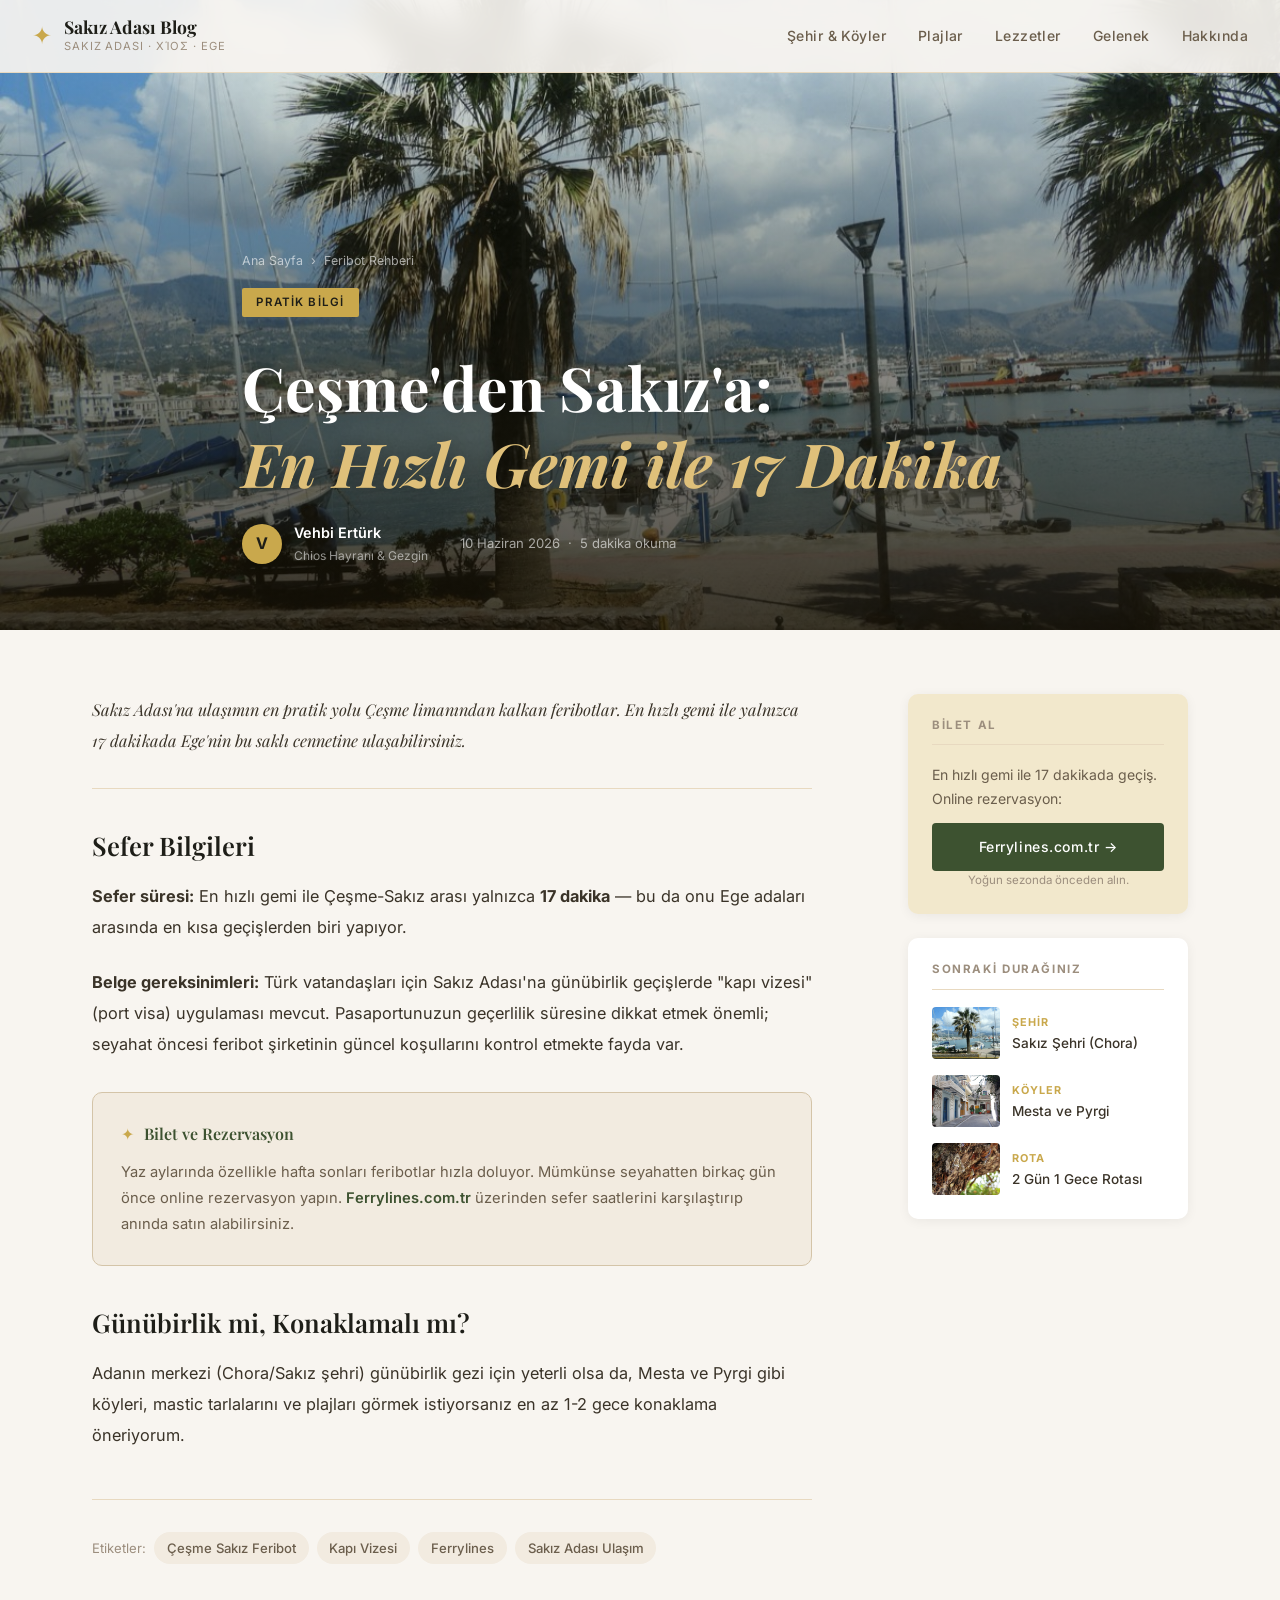
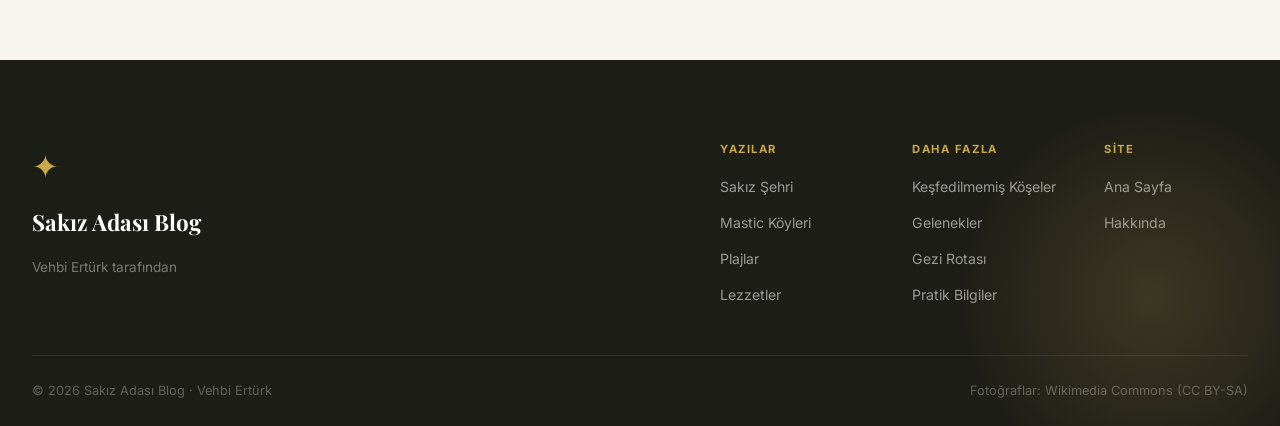
==== cesme-sakiz-feribot-rehberi/index.html @ 39590e85 "SEO overhaul: 10 slug pages, full alt texts, JSON-LD schema, updated sitemap - Created 10 individual" ====
<!DOCTYPE html>
<html lang="tr">
<head>
  <meta charset="UTF-8" /><meta name="viewport" content="width=device-width, initial-scale=1.0" />
  <title>Çeşme'den Sakız Adası'na Nasıl Gidilir? Feribot Rehberi | Sakız Adası Blog</title>
  <meta name="description" content="Çeşme'den Sakız Adası'na en hızlı gemi ile 17 dakikada geçiş. Kapı vizesi, bilet rezervasyonu, sefer saatleri ve günübirlik mi konaklamalı mı rehberi." />
  <meta name="author" content="Vehbi Ertürk" /><meta name="robots" content="index, follow" />
  <link rel="canonical" href="https://erturklines.com/cesme-sakiz-feribot-rehberi/" />
  <meta property="og:type" content="article" /><meta property="og:title" content="Çeşme'den Sakız Adası'na Nasıl Gidilir? Feribot Rehberi" />
  <meta property="og:description" content="Çeşme'den en hızlı gemi ile 17 dakikada Sakız Adası. Kapı vizesi, bilet ve sefer saatleri rehberi." />
  <meta property="og:url" content="https://erturklines.com/cesme-sakiz-feribot-rehberi/" />
  <meta property="og:image" content="https://erturklines.com/images/chora.jpg" /><meta property="og:site_name" content="Sakız Adası Blog" />
  <meta name="twitter:card" content="summary_large_image" /><meta name="twitter:image" content="https://erturklines.com/images/chora.jpg" />
  <script type="application/ld+json">{"@context":"https://schema.org","@type":"BlogPosting","headline":"Çeşme'den Sakız Adası'na Nasıl Gidilir? Feribot Rehberi","description":"En hızlı gemi ile 17 dakikada Sakız Adası feribot rehberi.","url":"https://erturklines.com/cesme-sakiz-feribot-rehberi/","image":"https://erturklines.com/images/chora.jpg","datePublished":"2026-06-10","author":{"@type":"Person","name":"Vehbi Ertürk"},"inLanguage":"tr","breadcrumb":{"@type":"BreadcrumbList","itemListElement":[{"@type":"ListItem","position":1,"name":"Ana Sayfa","item":"https://erturklines.com/"},{"@type":"ListItem","position":2,"name":"Feribot Rehberi","item":"https://erturklines.com/cesme-sakiz-feribot-rehberi/"}]}}</script>
  <link rel="preconnect" href="https://fonts.googleapis.com" /><link rel="preconnect" href="https://fonts.gstatic.com" crossorigin />
  <link href="https://fonts.googleapis.com/css2?family=Playfair+Display:ital,wght@0,400;0,600;0,700;1,400;1,600&family=Inter:wght@300;400;500;600&display=swap" rel="stylesheet" />
  <link rel="stylesheet" href="../style.css" /><link rel="stylesheet" href="../post.css" />
  <script async src="https://www.googletagmanager.com/gtag/js?id=G-PK34DTBVY6"></script>
  <script>window.dataLayer=window.dataLayer||[];function gtag(){dataLayer.push(arguments);}gtag('js',new Date());gtag('config','G-PK34DTBVY6');</script>
</head>
<body>
  <nav class="nav" id="nav"><div class="nav-inner"><a href="/" class="nav-logo"><span class="nav-logo-mark">✦</span><div><div class="nav-logo-title">Sakız Adası Blog</div><div class="nav-logo-sub">Sakız Adası · Χίος · Ege</div></div></a><ul class="nav-links"><li><a href="/#sehir">Şehir &amp; Köyler</a></li><li><a href="/#plajlar">Plajlar</a></li><li><a href="/#lezzetler">Lezzetler</a></li><li><a href="/#gelenek">Gelenek</a></li><li><a href="/#hakkinda">Hakkında</a></li></ul></div></nav>

  <header class="post-hero">
    <div class="post-hero-image" style="background-image:url('../images/chora.jpg');background-size:cover;background-position:center;"></div>
    <div class="post-hero-overlay"></div>
    <div class="post-hero-content">
      <div class="post-breadcrumb"><a href="/">Ana Sayfa</a> <span>›</span> <span>Feribot Rehberi</span></div>
      <span class="hero-tag">Pratik Bilgi</span>
      <h1 class="post-title">Çeşme'den Sakız'a:<br /><em>En Hızlı Gemi ile 17 Dakika</em></h1>
      <div class="post-hero-meta"><div class="post-author"><div class="post-author-avatar">V</div><div><div class="post-author-name">Vehbi Ertürk</div><div class="post-author-role">Chios Hayranı &amp; Gezgin</div></div></div><div class="post-hero-info"><time datetime="2026-06-10">10 Haziran 2026</time><span>·</span><span>5 dakika okuma</span></div></div>
    </div>
  </header>

  <div class="post-layout">
    <article class="post-article">
      <p class="post-lead">Sakız Adası'na ulaşımın en pratik yolu Çeşme limanından kalkan feribotlar. En hızlı gemi ile yalnızca 17 dakikada Ege'nin bu saklı cennetine ulaşabilirsiniz.</p>
      <h2>Sefer Bilgileri</h2>
      <p><strong>Sefer süresi:</strong> En hızlı gemi ile Çeşme-Sakız arası yalnızca <strong>17 dakika</strong> — bu da onu Ege adaları arasında en kısa geçişlerden biri yapıyor.</p>
      <p><strong>Belge gereksinimleri:</strong> Türk vatandaşları için Sakız Adası'na günübirlik geçişlerde "kapı vizesi" (port visa) uygulaması mevcut. Pasaportunuzun geçerlilik süresine dikkat etmek önemli; seyahat öncesi feribot şirketinin güncel koşullarını kontrol etmekte fayda var.</p>
      <div class="post-fact-box">
        <div class="fact-box-header"><span class="fact-icon">✦</span><h4>Bilet ve Rezervasyon</h4></div>
        <p>Yaz aylarında özellikle hafta sonları feribotlar hızla doluyor. Mümkünse seyahatten birkaç gün önce online rezervasyon yapın. <a href="https://www.ferrylines.com.tr" target="_blank" rel="noopener" style="color:var(--olive);font-weight:600;">Ferrylines.com.tr</a> üzerinden sefer saatlerini karşılaştırıp anında satın alabilirsiniz.</p>
      </div>
      <h2>Günübirlik mi, Konaklamalı mı?</h2>
      <p>Adanın merkezi (Chora/Sakız şehri) günübirlik gezi için yeterli olsa da, Mesta ve Pyrgi gibi köyleri, mastic tarlalarını ve plajları görmek istiyorsanız en az 1-2 gece konaklama öneriyorum.</p>
      <div class="post-tags"><span>Etiketler:</span><a href="/">Çeşme Sakız Feribot</a><a href="/">Kapı Vizesi</a><a href="/">Ferrylines</a><a href="/">Sakız Adası Ulaşım</a></div>
    </article>
    <aside class="post-sidebar">
      <div class="sidebar-widget widget-newsletter"><h4 class="widget-title">Bilet Al</h4><p class="widget-text">En hızlı gemi ile 17 dakikada geçiş. Online rezervasyon:</p><a href="https://www.ferrylines.com.tr" target="_blank" rel="noopener" class="btn btn-primary" style="display:flex;justify-content:center;">Ferrylines.com.tr →</a><p class="newsletter-note">Yoğun sezonda önceden alın.</p></div>
      <div class="sidebar-widget"><h4 class="widget-title">Sonraki Durağınız</h4><div class="related-list"><a href="/sakiz-sehri-chora/" class="related-item"><div class="related-image" style="background-image:url('../images/chora.jpg');background-size:cover;"></div><div class="related-text"><span class="related-cat">Şehir</span><p>Sakız Şehri (Chora)</p></div></a><a href="/mastic-koyleri-mesta-pyrgi/" class="related-item"><div class="related-image" style="background-image:url('../images/pyrgi.jpg');background-size:cover;"></div><div class="related-text"><span class="related-cat">Köyler</span><p>Mesta ve Pyrgi</p></div></a><a href="/sakiz-gezi-rotasi-2-gun/" class="related-item"><div class="related-image" style="background-image:url('../images/mastic-grove.jpg');background-size:cover;"></div><div class="related-text"><span class="related-cat">Rota</span><p>2 Gün 1 Gece Rotası</p></div></a></div></div>
    </aside>
  </div>
  <footer class="footer"><div class="footer-inner"><div class="footer-brand"><span class="footer-logo-mark">✦</span><div class="footer-logo-title">Sakız Adası Blog</div><p>Vehbi Ertürk tarafından</p></div><div class="footer-links"><div class="footer-col"><h5>Yazılar</h5><a href="/sakiz-sehri-chora/">Sakız Şehri</a><a href="/mastic-koyleri-mesta-pyrgi/">Mastic Köyleri</a><a href="/en-guzel-plajlar/">Plajlar</a><a href="/sakiz-mutfagi-lezzetler/">Lezzetler</a></div><div class="footer-col"><h5>Daha Fazla</h5><a href="/vrontados-kessfedilmemis-koseler/">Keşfedilmemiş Köşeler</a><a href="/yunan-bayramlari-gelenekler/">Gelenekler</a><a href="/sakiz-gezi-rotasi-2-gun/">Gezi Rotası</a><a href="/pratik-bilgiler/">Pratik Bilgiler</a></div><div class="footer-col"><h5>Site</h5><a href="/">Ana Sayfa</a><a href="/#hakkinda">Hakkında</a></div></div></div><div class="footer-bottom"><p>© 2026 Sakız Adası Blog · Vehbi Ertürk</p><p>Fotoğraflar: Wikimedia Commons (CC BY-SA)</p></div></footer>
  <script src="../script.js"></script>
</body>
</html>
---- style.css ----
/* =============================================
   MASTIHA & STONE — Chios Island Blog
   Theme: Mediterranean Minimalist
   ============================================= */

/* --- RESET & BASE --- */
*, *::before, *::after { box-sizing: border-box; margin: 0; padding: 0; }

:root {
  --off-white:   #F8F5F0;
  --sand:        #E8D9C0;
  --sand-light:  #F2EBE0;
  --sand-mid:    #D4C4A8;
  --olive:       #3D5230;
  --olive-mid:   #4A5C3A;
  --olive-light: #6B7F59;
  --gold:        #C9A84C;
  --gold-light:  #DFC07A;
  --gold-pale:   #F2E8CC;
  --dark:        #1E1E18;
  --text:        #3A3328;
  --text-mid:    #6B5E4C;
  --text-light:  #9C8E7E;
  --white:       #FFFFFF;

  --font-serif: 'Playfair Display', Georgia, serif;
  --font-sans:  'Inter', system-ui, sans-serif;

  --radius: 4px;
  --radius-lg: 10px;
  --shadow-sm: 0 2px 12px rgba(0,0,0,0.06);
  --shadow-md: 0 6px 28px rgba(0,0,0,0.10);
  --shadow-lg: 0 16px 48px rgba(0,0,0,0.14);

  --transition: 0.28s cubic-bezier(0.4, 0, 0.2, 1);
}

html { scroll-behavior: smooth; font-size: 16px; }

body {
  font-family: var(--font-sans);
  background: var(--off-white);
  color: var(--text);
  line-height: 1.7;
  -webkit-font-smoothing: antialiased;
}

img { display: block; max-width: 100%; }
a { color: inherit; text-decoration: none; }
ul { list-style: none; }
button { cursor: pointer; border: none; background: none; font-family: inherit; }

/* --- TYPOGRAPHY --- */
h1, h2, h3, h4 { font-family: var(--font-serif); line-height: 1.25; color: var(--dark); }
h1 { font-size: clamp(2.2rem, 5vw, 3.8rem); font-weight: 700; }
h2 { font-size: clamp(1.6rem, 3vw, 2.4rem); font-weight: 600; }
h3 { font-size: clamp(1.15rem, 2vw, 1.45rem); font-weight: 600; }
h4 { font-size: 1rem; font-weight: 600; }
em { font-style: italic; }

/* --- UTILITY --- */
.btn {
  display: inline-flex;
  align-items: center;
  gap: 0.5rem;
  padding: 0.75rem 1.75rem;
  border-radius: var(--radius);
  font-size: 0.875rem;
  font-weight: 500;
  letter-spacing: 0.04em;
  transition: var(--transition);
  white-space: nowrap;
}
.btn-hero {
  background: var(--gold);
  color: var(--dark);
  border: 2px solid var(--gold);
}
.btn-hero:hover {
  background: var(--gold-light);
  border-color: var(--gold-light);
  transform: translateY(-2px);
  box-shadow: 0 8px 24px rgba(201,168,76,0.35);
}
.btn-primary {
  background: var(--olive);
  color: var(--white);
  width: 100%;
  justify-content: center;
}
.btn-primary:hover {
  background: var(--olive-mid);
  transform: translateY(-1px);
}
.btn-outline {
  background: transparent;
  color: var(--olive);
  border: 1.5px solid var(--olive);
  padding: 0.7rem 2.5rem;
}
.btn-outline:hover {
  background: var(--olive);
  color: var(--white);
}

/* =============================================
   NAVIGATION
   ============================================= */
.nav {
  position: fixed;
  top: 0; left: 0; right: 0;
  z-index: 100;
  background: rgba(248,245,240,0.92);
  backdrop-filter: blur(12px);
  -webkit-backdrop-filter: blur(12px);
  border-bottom: 1px solid var(--sand);
  transition: var(--transition);
}
.nav.scrolled {
  box-shadow: var(--shadow-sm);
}
.nav-inner {
  max-width: 1280px;
  margin: 0 auto;
  padding: 0 2rem;
  height: 72px;
  display: flex;
  align-items: center;
  justify-content: space-between;
}
.nav-logo {
  display: flex;
  align-items: center;
  gap: 0.75rem;
}
.nav-logo-mark {
  font-size: 1.5rem;
  color: var(--gold);
  line-height: 1;
}
.nav-logo-title {
  font-family: var(--font-serif);
  font-size: 1.1rem;
  font-weight: 700;
  color: var(--dark);
  line-height: 1.2;
}
.nav-logo-sub {
  font-size: 0.7rem;
  color: var(--text-light);
  letter-spacing: 0.08em;
  text-transform: uppercase;
}
.nav-links {
  display: flex;
  align-items: center;
  gap: 2rem;
}
.nav-links a {
  font-size: 0.875rem;
  font-weight: 500;
  color: var(--text-mid);
  letter-spacing: 0.03em;
  position: relative;
  transition: color var(--transition);
}
.nav-links a::after {
  content: '';
  position: absolute;
  bottom: -3px; left: 0; right: 100%;
  height: 1.5px;
  background: var(--gold);
  transition: right var(--transition);
}
.nav-links a:hover { color: var(--olive); }
.nav-links a:hover::after { right: 0; }

.nav-menu-btn {
  display: none;
  flex-direction: column;
  gap: 5px;
  padding: 4px;
}
.nav-menu-btn span {
  display: block;
  width: 24px;
  height: 2px;
  background: var(--text);
  border-radius: 2px;
  transition: var(--transition);
}
.nav-mobile {
  display: none;
  flex-direction: column;
  padding: 1rem 2rem 1.5rem;
  border-top: 1px solid var(--sand);
  gap: 1rem;
}
.nav-mobile a {
  font-size: 1rem;
  color: var(--text-mid);
  font-weight: 500;
}
.nav-mobile.open { display: flex; }

/* =============================================
   HERO
   ============================================= */
.hero {
  position: relative;
  min-height: 100vh;
  display: flex;
  align-items: flex-end;
  padding-bottom: 8vh;
  overflow: hidden;
}
.hero-image {
  position: absolute;
  inset: 0;
  background-image: url('images/hero.jpg');
  background-size: cover;
  background-position: center 40%;
}
.hero-gradient {
  position: absolute;
  inset: 0;
  background: linear-gradient(
    to bottom,
    rgba(0,0,0,0.05) 0%,
    rgba(30,20,8,0.45) 50%,
    rgba(20,14,4,0.80) 100%
  );
}
.hero-content {
  position: relative;
  z-index: 2;
  max-width: 1280px;
  margin: 0 auto;
  padding: 0 2rem;
  width: 100%;
}
.hero-tag {
  display: inline-block;
  padding: 0.3rem 0.9rem;
  background: var(--gold);
  color: var(--dark);
  font-size: 0.72rem;
  font-weight: 600;
  letter-spacing: 0.1em;
  text-transform: uppercase;
  border-radius: 2px;
  margin-bottom: 1.25rem;
}
.hero-title {
  color: var(--white);
  margin-bottom: 1rem;
  max-width: 640px;
  text-shadow: 0 2px 20px rgba(0,0,0,0.3);
}
.hero-title em {
  color: var(--gold-light);
}
.hero-desc {
  color: rgba(255,255,255,0.82);
  font-size: 1.05rem;
  max-width: 520px;
  margin-bottom: 2rem;
  line-height: 1.8;
}
.hero-scroll-hint {
  position: absolute;
  right: 3rem;
  bottom: 3rem;
  z-index: 2;
  display: flex;
  flex-direction: column;
  align-items: center;
  gap: 0.6rem;
  color: rgba(255,255,255,0.55);
  font-size: 0.7rem;
  letter-spacing: 0.12em;
  text-transform: uppercase;
  writing-mode: vertical-lr;
}
.hero-scroll-line {
  width: 1px;
  height: 60px;
  background: linear-gradient(to bottom, rgba(255,255,255,0.5), transparent);
  animation: scrollPulse 2s ease-in-out infinite;
}
@keyframes scrollPulse {
  0%, 100% { opacity: 0.4; transform: scaleY(1); }
  50% { opacity: 0.9; transform: scaleY(1.1); }
}

/* =============================================
   INTRO BAND
   ============================================= */
.intro-band {
  background: var(--olive);
  color: var(--off-white);
  text-align: center;
  padding: 1.25rem 2rem;
  font-size: 0.925rem;
  letter-spacing: 0.02em;
}
.intro-band strong { color: var(--gold-light); }

/* =============================================
   MAIN LAYOUT
   ============================================= */
.main-layout {
  max-width: 1280px;
  margin: 0 auto;
  padding: 4rem 2rem 6rem;
  display: grid;
  grid-template-columns: 1fr 340px;
  gap: 4rem;
  align-items: start;
}

/* =============================================
   SECTION HEADER
   ============================================= */
.section-header {
  display: flex;
  align-items: center;
  gap: 1.25rem;
  margin-bottom: 2.5rem;
}
.section-title {
  font-size: 1.05rem;
  font-weight: 600;
  letter-spacing: 0.12em;
  text-transform: uppercase;
  color: var(--text-mid);
  white-space: nowrap;
  font-family: var(--font-sans);
}
.section-line {
  flex: 1;
  height: 1px;
  background: var(--sand-mid);
}

/* =============================================
   ARTICLE GRID & CARDS
   ============================================= */
.article-grid {
  display: grid;
  grid-template-columns: repeat(2, 1fr);
  gap: 2rem;
}

.card {
  background: var(--white);
  border-radius: var(--radius-lg);
  overflow: hidden;
  box-shadow: var(--shadow-sm);
  transition: var(--transition);
  display: flex;
  flex-direction: column;
}
.card:hover {
  transform: translateY(-4px);
  box-shadow: var(--shadow-md);
}
.card--large {
  grid-column: 1 / -1;
  display: grid;
  grid-template-columns: 1fr 1fr;
}
.card--large .card-body {
  padding: 2.5rem;
  display: flex;
  flex-direction: column;
  justify-content: center;
}
.card--large .card-title { font-size: 1.6rem; }
.card--wide {
  grid-column: 1 / -1;
}
.card--wide .card-image { height: 300px; }

.card-image-link { display: block; }
.card-image {
  height: 220px;
  position: relative;
  overflow: hidden;
}
.card-image img {
  position: absolute;
  inset: 0;
  width: 100%;
  height: 100%;
  object-fit: cover;
  display: block;
  transition: transform 0.5s cubic-bezier(0.4,0,0.2,1);
}
.card:hover .card-image img { transform: scale(1.03); }
.card--large .card-image {
  height: 100%;
  min-height: 320px;
}

/* Card image position overrides */
.card-image--monastery img { object-position: center top; }

.card-tag {
  position: absolute;
  top: 1rem; left: 1rem;
  padding: 0.25rem 0.75rem;
  background: rgba(0,0,0,0.45);
  backdrop-filter: blur(4px);
  color: var(--white);
  font-size: 0.7rem;
  font-weight: 600;
  letter-spacing: 0.08em;
  text-transform: uppercase;
  border-radius: 2px;
}

.card-body {
  padding: 1.5rem;
  flex: 1;
  display: flex;
  flex-direction: column;
}
.card-meta {
  display: flex;
  align-items: center;
  gap: 0.4rem;
  font-size: 0.78rem;
  color: var(--text-light);
  margin-bottom: 0.75rem;
  font-weight: 500;
}
.card-category { color: var(--olive); font-weight: 600; }
.card-dot { color: var(--sand-mid); }

.card-title {
  font-size: 1.15rem;
  margin-bottom: 0.75rem;
  line-height: 1.35;
}
.card-title a {
  color: var(--dark);
  transition: color var(--transition);
}
.card-title a:hover { color: var(--olive); }

.card-excerpt {
  font-size: 0.9rem;
  color: var(--text-mid);
  line-height: 1.7;
  flex: 1;
  margin-bottom: 1rem;
}

.card-read-more {
  font-size: 0.82rem;
  font-weight: 600;
  color: var(--gold);
  letter-spacing: 0.04em;
  display: inline-flex;
  align-items: center;
  gap: 0.35rem;
  transition: gap var(--transition), color var(--transition);
  margin-top: auto;
}
.card-read-more:hover { color: var(--olive); gap: 0.6rem; }
.card-read-more span { transition: transform var(--transition); }
.card-read-more:hover span { transform: translateX(3px); }

.load-more-wrap {
  margin-top: 3rem;
  display: flex;
  justify-content: center;
}

/* =============================================
   SIDEBAR
   ============================================= */
.sidebar {
  position: sticky;
  top: 90px;
  display: flex;
  flex-direction: column;
  gap: 1.75rem;
}
.sidebar-widget {
  background: var(--white);
  border-radius: var(--radius-lg);
  padding: 1.5rem;
  box-shadow: var(--shadow-sm);
}
.widget-title {
  font-family: var(--font-sans);
  font-size: 0.72rem;
  font-weight: 700;
  letter-spacing: 0.14em;
  text-transform: uppercase;
  color: var(--text-light);
  margin-bottom: 1.1rem;
  padding-bottom: 0.75rem;
  border-bottom: 1px solid var(--sand);
}
.widget-text {
  font-size: 0.88rem;
  color: var(--text-mid);
  line-height: 1.7;
  margin-bottom: 0.75rem;
}
.widget-link {
  font-size: 0.82rem;
  font-weight: 600;
  color: var(--olive);
  transition: color var(--transition);
}
.widget-link:hover { color: var(--gold); }

/* MAP */
.widget-map { padding: 1.5rem 1.5rem 1rem; }
.map-container {
  background: var(--gold-pale);
  border-radius: var(--radius);
  padding: 0.5rem;
  margin-bottom: 0.75rem;
}
.chios-map { width: 100%; display: block; }
.island-shape {
  fill: var(--olive-light);
  stroke: var(--olive);
  stroke-width: 1.5;
  opacity: 0.85;
}
.map-dot {
  fill: var(--gold);
  stroke: var(--white);
  stroke-width: 1.5;
}
.map-dot--primary { fill: var(--olive); r: 6; }
.map-label {
  font-family: var(--font-sans);
  font-size: 9px;
  fill: var(--dark);
  font-weight: 600;
}
.map-label--left { text-anchor: end; }
.map-compass { font-size: 11px; fill: var(--text-mid); font-weight: 700; font-family: var(--font-sans); }
.map-caption {
  text-align: center;
  font-size: 0.72rem;
  color: var(--text-light);
  letter-spacing: 0.06em;
}

/* CATEGORIES */
.category-list { display: flex; flex-direction: column; gap: 0.1rem; }
.category-list a {
  display: flex;
  justify-content: space-between;
  align-items: center;
  font-size: 0.88rem;
  color: var(--text-mid);
  padding: 0.55rem 0;
  border-bottom: 1px solid var(--sand-light);
  transition: color var(--transition);
}
.category-list a:last-child { border-bottom: none; }
.category-list a:hover { color: var(--olive); }
.category-list a span {
  background: var(--sand-light);
  color: var(--text-light);
  font-size: 0.72rem;
  font-weight: 600;
  padding: 0.15rem 0.5rem;
  border-radius: 20px;
  min-width: 28px;
  text-align: center;
}

/* QUOTE */
.widget-quote {
  background: var(--olive);
  color: var(--white);
  padding: 1.75rem;
}
.widget-quote .widget-title { color: rgba(255,255,255,0.45); border-bottom-color: rgba(255,255,255,0.1); }
.widget-quote blockquote p {
  font-family: var(--font-serif);
  font-style: italic;
  font-size: 1rem;
  line-height: 1.7;
  color: var(--sand-light);
  margin-bottom: 1rem;
}
.widget-quote cite {
  font-size: 0.78rem;
  color: var(--gold-light);
  font-style: normal;
  font-weight: 500;
}

/* NEWSLETTER */
.widget-newsletter { background: var(--gold-pale); }
.newsletter-form { display: flex; flex-direction: column; gap: 0.5rem; margin-bottom: 0.5rem; }
.newsletter-input {
  width: 100%;
  padding: 0.7rem 1rem;
  border: 1.5px solid var(--sand-mid);
  border-radius: var(--radius);
  font-family: var(--font-sans);
  font-size: 0.875rem;
  background: var(--white);
  color: var(--text);
  transition: border-color var(--transition);
  outline: none;
}
.newsletter-input:focus { border-color: var(--gold); }
.newsletter-note {
  font-size: 0.72rem;
  color: var(--text-light);
  text-align: center;
}

/* =============================================
   BANNER SECTION
   ============================================= */
.banner-section {
  background: var(--olive);
  padding: 5rem 2rem;
}
.banner-inner {
  max-width: 1280px;
  margin: 0 auto;
  display: grid;
  grid-template-columns: 1fr auto;
  gap: 4rem;
  align-items: center;
}
.banner-tag {
  display: inline-block;
  background: var(--gold);
  color: var(--dark);
  font-size: 0.7rem;
  font-weight: 700;
  letter-spacing: 0.12em;
  text-transform: uppercase;
  padding: 0.25rem 0.8rem;
  border-radius: 2px;
  margin-bottom: 1rem;
}
.banner-text h2 {
  color: var(--white);
  font-size: clamp(1.5rem, 3vw, 2.2rem);
  max-width: 540px;
  margin-bottom: 1rem;
  line-height: 1.3;
}
.banner-text p {
  color: rgba(255,255,255,0.7);
  font-size: 0.95rem;
  max-width: 480px;
  line-height: 1.8;
}
.banner-text em { color: var(--gold-light); font-style: italic; }
.banner-stat-group {
  display: flex;
  flex-direction: column;
  gap: 2rem;
}
.banner-stat {
  display: flex;
  flex-direction: column;
  align-items: center;
  text-align: center;
}
.stat-num {
  font-family: var(--font-serif);
  font-size: 2.5rem;
  font-weight: 700;
  color: var(--gold);
  line-height: 1;
}
.stat-label {
  font-size: 0.75rem;
  color: rgba(255,255,255,0.55);
  letter-spacing: 0.06em;
  text-transform: uppercase;
  margin-top: 0.3rem;
}

/* =============================================
   FOOTER
   ============================================= */
.footer {
  background: var(--dark);
  color: var(--off-white);
  padding: 5rem 2rem 0;
  position: relative;
  overflow: hidden;
}
.footer::after {
  content: '';
  position: absolute;
  bottom: -60px;
  right: -60px;
  width: 380px;
  height: 380px;
  background: radial-gradient(circle, rgba(201,168,76,0.18) 0%, rgba(201,168,76,0.07) 45%, transparent 70%);
  pointer-events: none;
  border-radius: 50%;
  animation: footerGlow 4s ease-in-out infinite alternate;
}
@keyframes footerGlow {
  0%   { opacity: 0.7; transform: scale(1); }
  100% { opacity: 1;   transform: scale(1.12); }
}
.footer-inner {
  max-width: 1280px;
  margin: 0 auto;
  display: grid;
  grid-template-columns: 1fr auto;
  gap: 4rem;
  padding-bottom: 3rem;
  border-bottom: 1px solid rgba(255,255,255,0.08);
}
.footer-brand {
  display: flex;
  flex-direction: column;
  gap: 0.5rem;
}
.footer-logo-mark { font-size: 2rem; color: var(--gold); }
.footer-logo-title {
  font-family: var(--font-serif);
  font-size: 1.4rem;
  font-weight: 700;
  color: var(--white);
}
.footer-brand p {
  font-size: 0.85rem;
  color: rgba(255,255,255,0.4);
  margin-top: 0.5rem;
  max-width: 260px;
  line-height: 1.6;
}
.footer-links {
  display: grid;
  grid-template-columns: repeat(3, 1fr);
  gap: 3rem;
}
.footer-col {
  display: flex;
  flex-direction: column;
  gap: 0.75rem;
}
.footer-col h5 {
  font-family: var(--font-sans);
  font-size: 0.7rem;
  font-weight: 700;
  letter-spacing: 0.14em;
  text-transform: uppercase;
  color: var(--gold);
  margin-bottom: 0.25rem;
}
.footer-col a {
  font-size: 0.88rem;
  color: rgba(255,255,255,0.55);
  transition: color var(--transition);
}
.footer-col a:hover { color: var(--white); }
.footer-bottom {
  max-width: 1280px;
  margin: 0 auto;
  padding: 1.5rem 0;
  display: flex;
  justify-content: space-between;
  align-items: center;
  font-size: 0.8rem;
  color: rgba(255,255,255,0.3);
}

/* =============================================
   TOAST NOTIFICATION
   ============================================= */
.toast {
  position: fixed;
  bottom: 2rem;
  left: 50%;
  transform: translateX(-50%) translateY(80px);
  background: var(--olive);
  color: var(--white);
  padding: 0.85rem 1.75rem;
  border-radius: 50px;
  font-size: 0.875rem;
  font-weight: 500;
  box-shadow: var(--shadow-lg);
  transition: transform 0.4s cubic-bezier(0.34, 1.56, 0.64, 1), opacity 0.4s;
  opacity: 0;
  z-index: 999;
  border-left: 3px solid var(--gold);
}
.toast.show {
  transform: translateX(-50%) translateY(0);
  opacity: 1;
}

/* =============================================
   RESPONSIVE
   ============================================= */
@media (max-width: 1100px) {
  .main-layout {
    grid-template-columns: 1fr 300px;
    gap: 2.5rem;
  }
}

@media (max-width: 900px) {
  .main-layout {
    grid-template-columns: 1fr;
  }
  .sidebar {
    position: static;
    display: grid;
    grid-template-columns: repeat(2, 1fr);
  }
  .widget-map, .widget-newsletter, .widget-quote {
    grid-column: 1 / -1;
  }
  .banner-inner {
    grid-template-columns: 1fr;
    gap: 3rem;
  }
  .banner-stat-group {
    flex-direction: row;
    justify-content: space-around;
  }
  .footer-inner {
    grid-template-columns: 1fr;
    gap: 2.5rem;
  }
}

@media (max-width: 700px) {
  .nav-links { display: none; }
  .nav-menu-btn { display: flex; }

  .article-grid {
    grid-template-columns: 1fr;
  }
  .card--large {
    grid-template-columns: 1fr;
  }
  .card--large .card-image { min-height: 220px; }

  .sidebar {
    grid-template-columns: 1fr;
  }

  .hero-scroll-hint { display: none; }

  .footer-links {
    grid-template-columns: repeat(2, 1fr);
    gap: 2rem;
  }
  .footer-bottom {
    flex-direction: column;
    gap: 0.5rem;
    text-align: center;
  }
}

@media (max-width: 480px) {
  .main-layout { padding: 2.5rem 1.25rem 4rem; }
  .banner-section { padding: 3.5rem 1.25rem; }
  .footer { padding: 3.5rem 1.25rem 0; }
  .footer-links { grid-template-columns: 1fr; }
}

/* =============================================
   SCROLL REVEAL ANIMATION
   ============================================= */
.reveal {
  opacity: 0;
  transform: translateY(24px);
  transition: opacity 0.6s ease, transform 0.6s ease;
}
.reveal.visible {
  opacity: 1;
  transform: translateY(0);
}
.reveal-delay-1 { transition-delay: 0.1s; }
.reveal-delay-2 { transition-delay: 0.2s; }
.reveal-delay-3 { transition-delay: 0.3s; }
---- post.css ----
/* post.css — Blog Post Page Styles */

/* POST HERO */
.post-hero {
  position: relative;
  min-height: 70vh;
  display: flex;
  align-items: flex-end;
  padding-bottom: 4rem;
  overflow: hidden;
  padding-top: 72px;
}
.post-hero-image {
  position: absolute;
  inset: 0;
  background-size: 400% 400%;
  animation: heroShift 20s ease-in-out infinite alternate;
}
.post-hero-image--mastic {
  background-image: url('images/mesta-alley.jpg');
  background-size: cover;
  background-position: center;
}
.post-hero-overlay {
  position: absolute;
  inset: 0;
  background: linear-gradient(to bottom, rgba(0,0,0,0.08) 0%, rgba(20,14,4,0.78) 100%);
}
.post-hero-content {
  position: relative;
  z-index: 2;
  max-width: 860px;
  margin: 0 auto;
  padding: 0 2rem;
  width: 100%;
}
.post-breadcrumb {
  display: flex;
  align-items: center;
  gap: 0.5rem;
  font-size: 0.78rem;
  color: rgba(255,255,255,0.6);
  margin-bottom: 1rem;
}
.post-breadcrumb a {
  color: rgba(255,255,255,0.6);
  transition: color 0.2s;
}
.post-breadcrumb a:hover { color: var(--gold-light); }
.post-title {
  color: var(--white);
  margin: 0.75rem 0 1.25rem;
  text-shadow: 0 2px 20px rgba(0,0,0,0.3);
}
.post-title em { color: var(--gold-light); }
.post-hero-meta {
  display: flex;
  align-items: center;
  gap: 2rem;
  flex-wrap: wrap;
}
.post-author {
  display: flex;
  align-items: center;
  gap: 0.75rem;
}
.post-author-avatar {
  width: 40px; height: 40px;
  border-radius: 50%;
  background: var(--gold);
  color: var(--dark);
  display: flex;
  align-items: center;
  justify-content: center;
  font-weight: 700;
  font-size: 1rem;
  flex-shrink: 0;
}
.post-author-avatar--lg {
  width: 64px; height: 64px;
  font-size: 1.5rem;
}
.post-author-name {
  font-size: 0.9rem;
  font-weight: 600;
  color: var(--white);
}
.post-author-role {
  font-size: 0.75rem;
  color: rgba(255,255,255,0.55);
}
.post-hero-info {
  display: flex;
  align-items: center;
  gap: 0.5rem;
  font-size: 0.82rem;
  color: rgba(255,255,255,0.6);
}

/* POST LAYOUT */
.post-layout {
  max-width: 1160px;
  margin: 0 auto;
  padding: 4rem 2rem 6rem;
  display: grid;
  grid-template-columns: 1fr 280px;
  gap: 4rem;
  align-items: start;
}

/* ARTICLE CONTENT */
.post-article {
  max-width: 720px;
}
.post-lead {
  font-size: 1.2rem;
  line-height: 1.85;
  color: var(--text-mid);
  font-family: var(--font-serif);
  font-style: italic;
  margin-bottom: 2rem;
  padding-bottom: 2rem;
  border-bottom: 1px solid var(--sand);
}
.post-article p {
  font-size: 1.02rem;
  line-height: 1.9;
  color: var(--text);
  margin-bottom: 1.5rem;
}
.post-article h2 {
  font-size: 1.6rem;
  margin: 2.5rem 0 1.25rem;
  color: var(--dark);
}

/* PULLQUOTE */
.post-pullquote {
  margin: 2.5rem 0;
  padding: 2rem 2.5rem;
  background: var(--olive);
  border-radius: var(--radius-lg);
  border-left: 4px solid var(--gold);
}
.post-pullquote--light {
  background: var(--gold-pale);
  border-left-color: var(--olive);
}
.post-pullquote blockquote {
  font-family: var(--font-serif);
  font-style: italic;
  font-size: 1.2rem;
  line-height: 1.65;
  color: var(--sand-light);
  margin-bottom: 0.75rem;
}
.post-pullquote--light blockquote {
  color: var(--olive);
}
.post-pullquote cite {
  font-size: 0.82rem;
  color: var(--gold-light);
  font-style: normal;
  font-weight: 500;
}
.post-pullquote--light cite { color: var(--text-mid); }

/* POST IMAGES */
.post-image-block {
  margin: 2.5rem 0;
}
.post-image {
  width: 100%;
  height: 360px;
  border-radius: var(--radius-lg);
  margin-bottom: 0.75rem;
}
.post-image--grove {
  background-image: url('images/mastic-grove.jpg');
  background-size: cover;
  background-position: center;
}
.post-image--village {
  background-image: url('images/pyrgi.jpg');
  background-size: cover;
  background-position: center;
}
.post-image-block figcaption {
  font-size: 0.82rem;
  color: var(--text-light);
  font-style: italic;
  line-height: 1.6;
}

/* FACT BOX */
.post-fact-box {
  background: var(--sand-light);
  border: 1px solid var(--sand-mid);
  border-radius: var(--radius-lg);
  padding: 1.75rem;
  margin: 2rem 0;
}
.fact-box-header {
  display: flex;
  align-items: center;
  gap: 0.6rem;
  margin-bottom: 0.75rem;
}
.fact-icon { color: var(--gold); font-size: 1rem; }
.post-fact-box h4 {
  font-size: 1rem;
  color: var(--olive);
  font-family: var(--font-serif);
}
.post-fact-box p {
  font-size: 0.92rem;
  color: var(--text-mid);
  line-height: 1.75;
  margin-bottom: 0;
}

/* TAGS */
.post-tags {
  display: flex;
  flex-wrap: wrap;
  align-items: center;
  gap: 0.5rem;
  margin-top: 3rem;
  padding-top: 2rem;
  border-top: 1px solid var(--sand);
  font-size: 0.82rem;
  color: var(--text-light);
}
.post-tags a {
  background: var(--sand-light);
  color: var(--text-mid);
  padding: 0.3rem 0.8rem;
  border-radius: 20px;
  font-weight: 500;
  transition: background 0.2s, color 0.2s;
}
.post-tags a:hover { background: var(--olive); color: var(--white); }

/* SHARE */
.post-share {
  display: flex;
  align-items: center;
  gap: 1rem;
  flex-wrap: wrap;
  margin-top: 1.5rem;
  font-size: 0.82rem;
  color: var(--text-light);
}
.share-buttons { display: flex; gap: 0.5rem; flex-wrap: wrap; }
.share-btn {
  padding: 0.4rem 1rem;
  border-radius: 20px;
  border: 1.5px solid var(--sand-mid);
  font-size: 0.8rem;
  font-weight: 500;
  color: var(--text-mid);
  cursor: pointer;
  background: transparent;
  font-family: var(--font-sans);
  transition: border-color 0.2s, color 0.2s, background 0.2s;
}
.share-btn:hover { border-color: var(--olive); color: var(--olive); background: var(--sand-light); }

/* AUTHOR BIO */
.post-author-bio {
  margin-top: 2.5rem;
  padding: 2rem;
  background: var(--sand-light);
  border-radius: var(--radius-lg);
  display: flex;
  gap: 1.25rem;
  align-items: flex-start;
}
.post-author-bio .post-author-name {
  color: var(--dark);
  font-size: 1rem;
  margin-bottom: 0.4rem;
}
.post-author-bio p {
  font-size: 0.88rem;
  color: var(--text-mid);
  line-height: 1.7;
  margin: 0;
}
.post-author-bio em { color: var(--olive); }

/* POST SIDEBAR */
.post-sidebar {
  position: sticky;
  top: 90px;
  display: flex;
  flex-direction: column;
  gap: 1.5rem;
}

/* Reading progress */
.reading-progress-wrap {
  background: var(--white);
  border-radius: var(--radius-lg);
  padding: 1.25rem;
  box-shadow: var(--shadow-sm);
}
.reading-progress-label {
  font-size: 0.72rem;
  font-weight: 700;
  letter-spacing: 0.12em;
  text-transform: uppercase;
  color: var(--text-light);
  margin-bottom: 0.75rem;
}
.reading-progress-bar {
  height: 4px;
  background: var(--sand);
  border-radius: 2px;
  overflow: hidden;
}
.reading-progress-fill {
  height: 100%;
  background: linear-gradient(to right, var(--olive), var(--gold));
  border-radius: 2px;
  width: 0%;
  transition: width 0.1s;
}

/* Related stories */
.related-list { display: flex; flex-direction: column; gap: 1rem; }
.related-item {
  display: flex;
  gap: 0.75rem;
  align-items: center;
  transition: opacity 0.2s;
}
.related-item:hover { opacity: 0.8; }
.related-image {
  width: 68px;
  height: 52px;
  border-radius: var(--radius);
  flex-shrink: 0;
}
.related-image--villages { background-image: url('images/pyrgi.jpg'); background-size: cover; background-position: center; }
.related-image--food { background-image: url('images/mastic-food.jpg'); background-size: cover; background-position: center; }
.related-image--grove { background-image: url('images/mastic-grove.jpg'); background-size: cover; background-position: center; }
.related-text { flex: 1; }
.related-cat {
  font-size: 0.68rem;
  font-weight: 700;
  letter-spacing: 0.1em;
  text-transform: uppercase;
  color: var(--gold);
  display: block;
  margin-bottom: 0.2rem;
}
.related-text p {
  font-size: 0.85rem;
  line-height: 1.4;
  color: var(--text);
  font-weight: 500;
  margin: 0;
}

/* Responsive */
@media (max-width: 900px) {
  .post-layout {
    grid-template-columns: 1fr;
  }
  .post-sidebar {
    position: static;
    max-width: 720px;
  }
}
@media (max-width: 600px) {
  .post-hero { min-height: 55vh; }
  .post-pullquote { padding: 1.5rem; }
  .post-author-bio { flex-direction: column; }
  .post-hero-meta { gap: 1rem; }
}
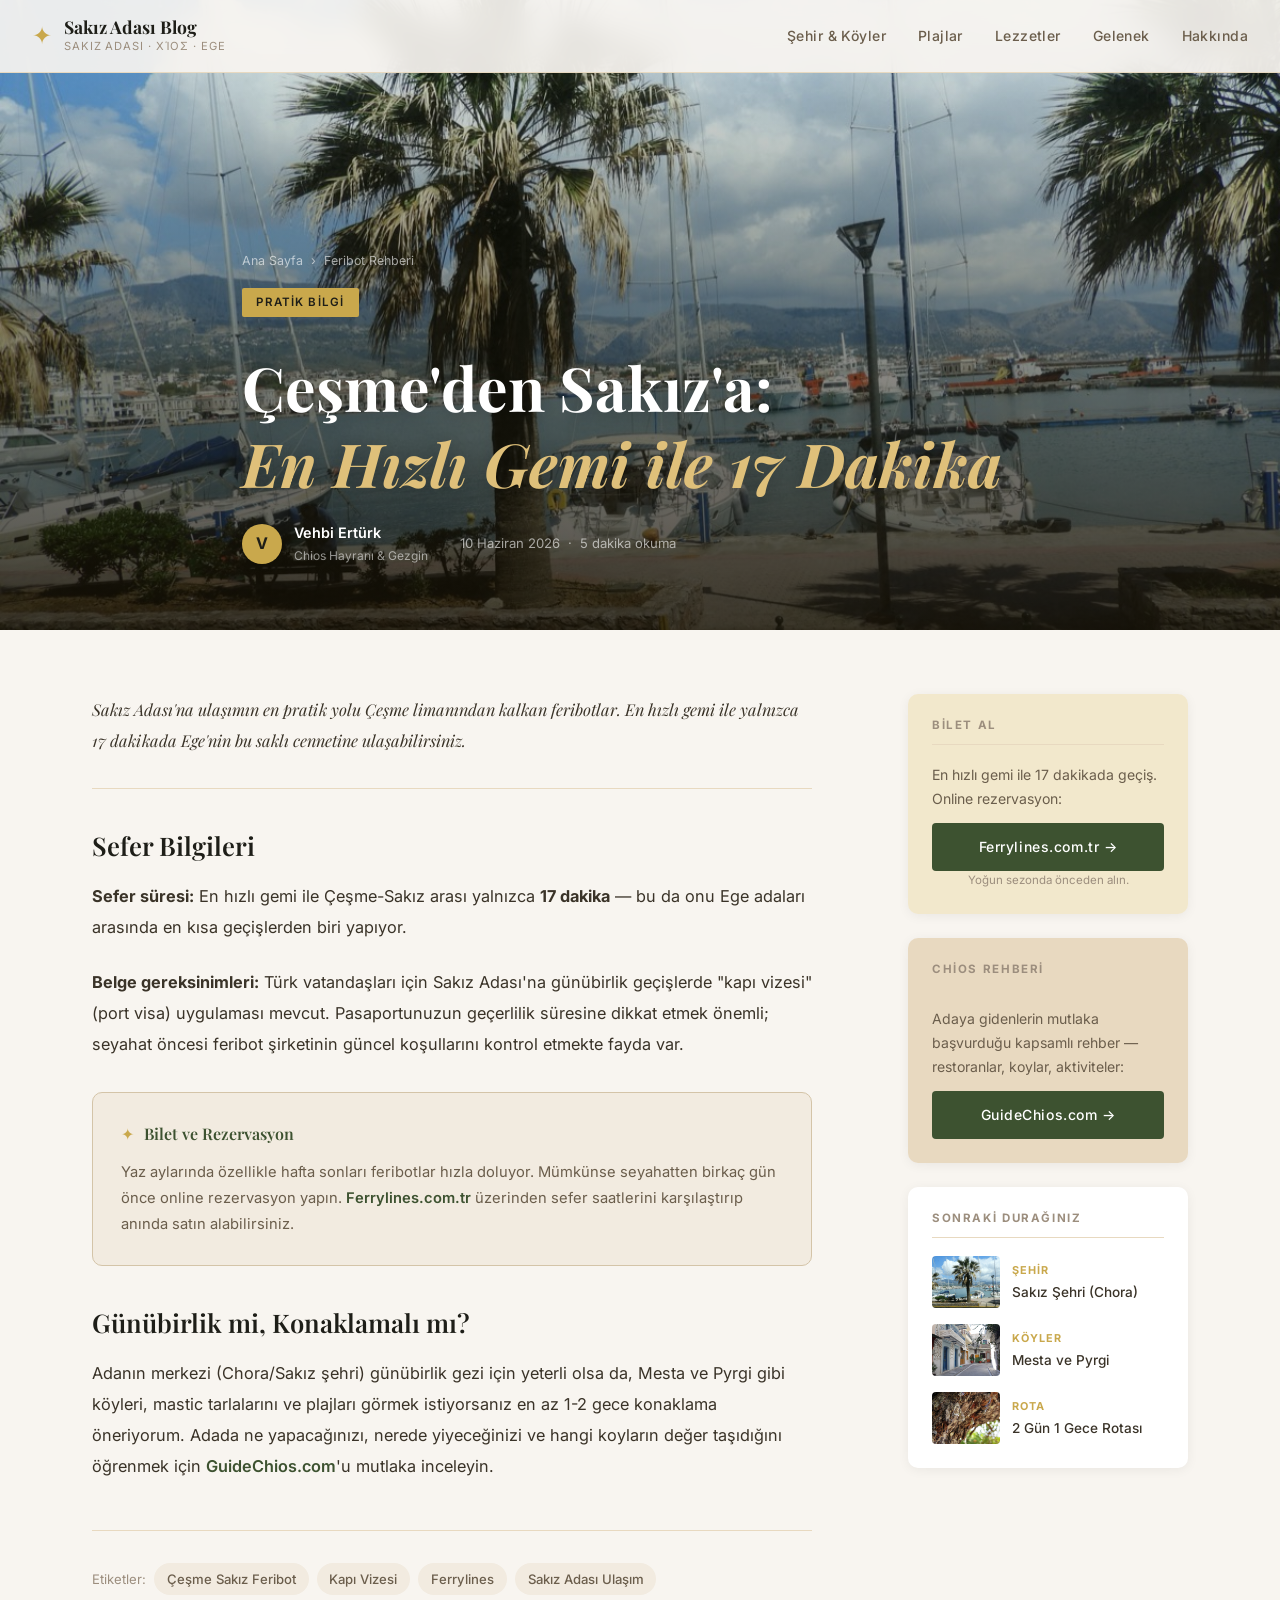
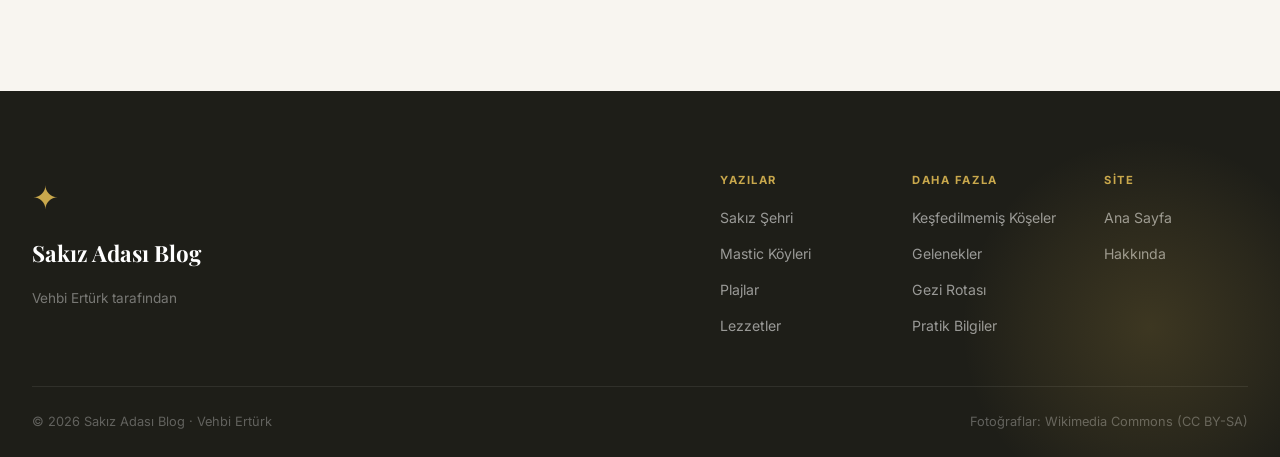
==== commit d32cfe82: "Add guidechios.com links across all 10 article pages and homepage - Added GuideChios.com sidebar wid" ====
--- a/cesme-sakiz-feribot-rehberi/index.html
+++ b/cesme-sakiz-feribot-rehberi/index.html
@@ -43,11 +43,12 @@
         <p>Yaz aylarında özellikle hafta sonları feribotlar hızla doluyor. Mümkünse seyahatten birkaç gün önce online rezervasyon yapın. <a href="https://www.ferrylines.com.tr" target="_blank" rel="noopener" style="color:var(--olive);font-weight:600;">Ferrylines.com.tr</a> üzerinden sefer saatlerini karşılaştırıp anında satın alabilirsiniz.</p>
       </div>
       <h2>Günübirlik mi, Konaklamalı mı?</h2>
-      <p>Adanın merkezi (Chora/Sakız şehri) günübirlik gezi için yeterli olsa da, Mesta ve Pyrgi gibi köyleri, mastic tarlalarını ve plajları görmek istiyorsanız en az 1-2 gece konaklama öneriyorum.</p>
+      <p>Adanın merkezi (Chora/Sakız şehri) günübirlik gezi için yeterli olsa da, Mesta ve Pyrgi gibi köyleri, mastic tarlalarını ve plajları görmek istiyorsanız en az 1-2 gece konaklama öneriyorum. Adada ne yapacağınızı, nerede yiyeceğinizi ve hangi koyların değer taşıdığını öğrenmek için <a href="https://www.guidechios.com" target="_blank" rel="noopener" style="color:var(--olive);font-weight:600;">GuideChios.com</a>'u mutlaka inceleyin.</p>
       <div class="post-tags"><span>Etiketler:</span><a href="/">Çeşme Sakız Feribot</a><a href="/">Kapı Vizesi</a><a href="/">Ferrylines</a><a href="/">Sakız Adası Ulaşım</a></div>
     </article>
     <aside class="post-sidebar">
       <div class="sidebar-widget widget-newsletter"><h4 class="widget-title">Bilet Al</h4><p class="widget-text">En hızlı gemi ile 17 dakikada geçiş. Online rezervasyon:</p><a href="https://www.ferrylines.com.tr" target="_blank" rel="noopener" class="btn btn-primary" style="display:flex;justify-content:center;">Ferrylines.com.tr →</a><p class="newsletter-note">Yoğun sezonda önceden alın.</p></div>
+      <div class="sidebar-widget widget-newsletter" style="background:var(--sand);"><h4 class="widget-title">Chios Rehberi</h4><p class="widget-text">Adaya gidenlerin mutlaka başvurduğu kapsamlı rehber — restoranlar, koylar, aktiviteler:</p><a href="https://www.guidechios.com" target="_blank" rel="noopener" class="btn btn-primary" style="display:flex;justify-content:center;">GuideChios.com →</a></div>
       <div class="sidebar-widget"><h4 class="widget-title">Sonraki Durağınız</h4><div class="related-list"><a href="/sakiz-sehri-chora/" class="related-item"><div class="related-image" style="background-image:url('../images/chora.jpg');background-size:cover;"></div><div class="related-text"><span class="related-cat">Şehir</span><p>Sakız Şehri (Chora)</p></div></a><a href="/mastic-koyleri-mesta-pyrgi/" class="related-item"><div class="related-image" style="background-image:url('../images/pyrgi.jpg');background-size:cover;"></div><div class="related-text"><span class="related-cat">Köyler</span><p>Mesta ve Pyrgi</p></div></a><a href="/sakiz-gezi-rotasi-2-gun/" class="related-item"><div class="related-image" style="background-image:url('../images/mastic-grove.jpg');background-size:cover;"></div><div class="related-text"><span class="related-cat">Rota</span><p>2 Gün 1 Gece Rotası</p></div></a></div></div>
     </aside>
   </div>
